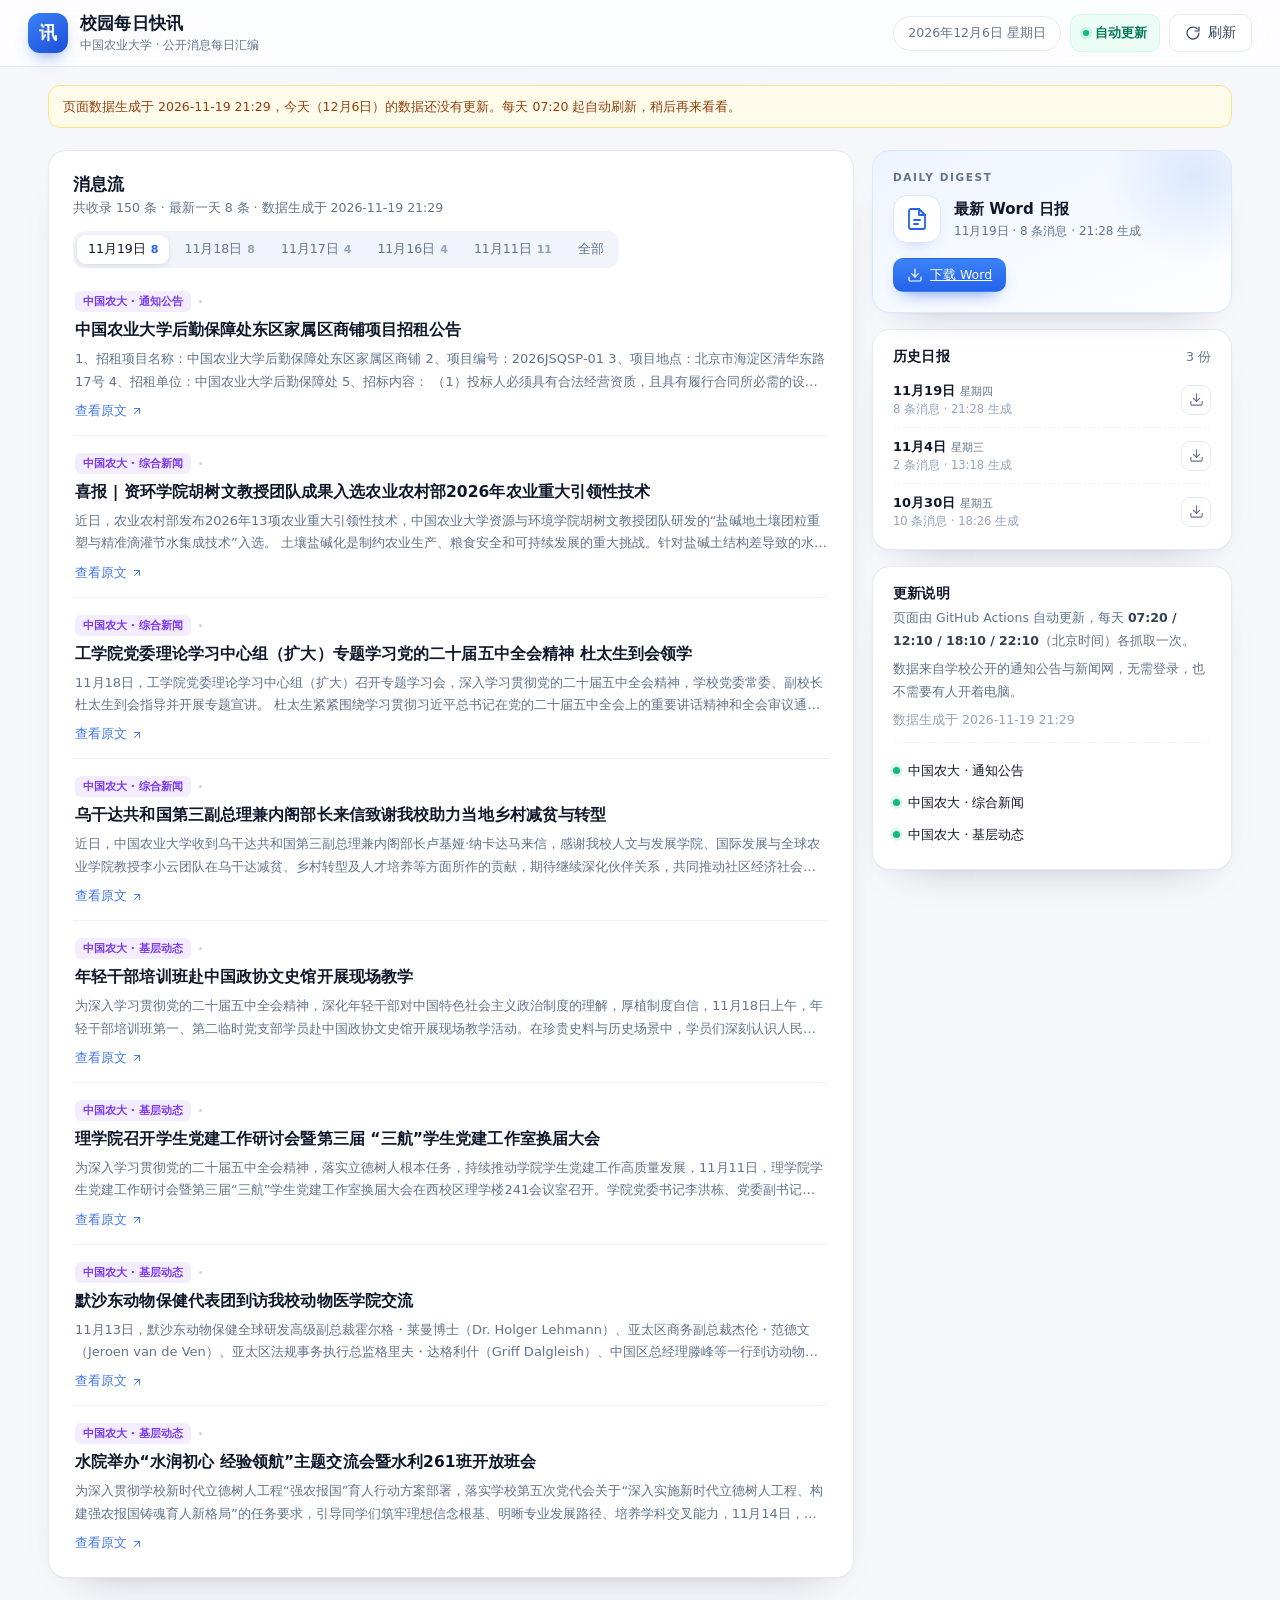
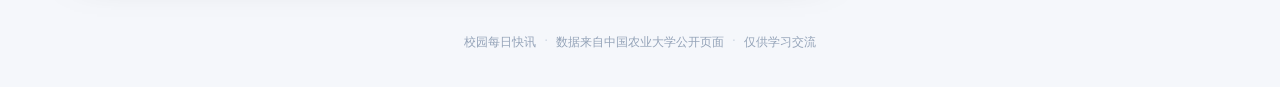
==== docs/index.html @ 3226e700 "校园每日快讯" ====
<!doctype html>
<html lang="zh-CN">
<head>
  <meta charset="utf-8" />
  <meta name="viewport" content="width=device-width, initial-scale=1" />
  <title>校园每日快讯 · 中国农业大学</title>
  <meta name="description" content="中国农业大学公开通知与新闻的每日汇编，自动生成 Word 日报。" />
  <link rel="stylesheet" href="style.css" />
</head>
<body>
  <header class="topbar">
    <div class="brand">
      <div class="logo">讯</div>
      <div class="brand-text">
        <h1>校园每日快讯</h1>
        <p>中国农业大学 · 公开消息每日汇编</p>
      </div>
    </div>
    <div class="actions">
      <div class="today" id="todayPill">—</div>
      <span class="live-badge"><i></i>自动更新</span>
      <button class="btn ghost" id="btnRefresh" type="button" title="重新加载页面">
        <svg viewBox="0 0 24 24" fill="none" stroke="currentColor" stroke-width="1.8" stroke-linecap="round" stroke-linejoin="round"><path d="M21 12a9 9 0 1 1-2.64-6.36"/><path d="M21 3v6h-6"/></svg>
        刷新
      </button>
    </div>
  </header>

  <div class="stale" id="staleBar" hidden><span></span></div>

  <main class="layout">
    <section class="card feed">
      <div class="feed-head">
        <div class="feed-title">
          <h2>消息流</h2>
          <p class="muted small" id="feedMeta">正在加载…</p>
        </div>
        <nav class="chips" id="dayChips"></nav>
      </div>
      <div id="newsList" class="news-list">
        <div class="empty"><div class="spinner"></div>正在加载…</div>
      </div>
    </section>

    <aside class="side">
      <section class="card digest-card" id="digestCard"></section>

      <section class="card">
        <div class="card-head">
          <h3>历史日报</h3>
          <span class="muted small" id="docCount"></span>
        </div>
        <div class="history" id="historyList"></div>
      </section>

      <section class="card">
        <div class="card-head">
          <h3>更新说明</h3>
        </div>
        <div class="note">
          <p>页面由 GitHub Actions 自动更新，每天 <strong>07:20 / 12:10 / 18:10 / 22:10</strong>（北京时间）各抓取一次。</p>
          <p>数据来自学校公开的通知公告与新闻网，无需登录，也不需要有人开着电脑。</p>
          <p class="muted">数据生成于 <span id="updatedAt">—</span></p>
        </div>
        <div class="sources" id="sourceList"></div>
      </section>
    </aside>
  </main>

  <footer class="site-foot">
    <span>校园每日快讯</span><span class="sep">·</span>
    <span>数据来自中国农业大学公开页面</span><span class="sep">·</span>
    <span>仅供学习交流</span>
  </footer>

  <script src="data.js"></script>
  <script src="app.js"></script>
</body>
</html>
---- docs/style.css ----
:root {
  --bg: #f5f7fb;
  --card: #ffffff;
  --ink: #0f172a;
  --muted: #64748b;
  --soft: #94a3b8;
  --line: #e6eaf2;
  --accent: #2563eb;
  --accent-deep: #1d4ed8;
  --accent-soft: #eef4ff;
  --radius: 18px;
  --shadow: 0 1px 2px rgba(15, 23, 42, 0.03), 0 20px 44px -34px rgba(15, 23, 42, 0.4);
}

* { box-sizing: border-box; }

html, body { margin: 0; }

body {
  font-family: -apple-system, BlinkMacSystemFont, "PingFang SC", "Hiragino Sans GB",
    "Microsoft YaHei", "Segoe UI", system-ui, sans-serif;
  color: var(--ink);
  background:
    radial-gradient(1100px 460px at 50% -180px, #e6efff 0%, rgba(230, 239, 255, 0) 65%),
    var(--bg);
  min-height: 100vh;
  -webkit-font-smoothing: antialiased;
}

h1, h2, h3, p { margin: 0; }
a { color: inherit; }
button { font-family: inherit; }
::selection { background: #dbeafe; }

::-webkit-scrollbar { width: 10px; height: 10px; }
::-webkit-scrollbar-thumb { background: #d7dfec; border-radius: 8px; border: 2px solid transparent; background-clip: padding-box; }

:focus-visible { outline: 2px solid rgba(37, 99, 235, 0.55); outline-offset: 2px; }

/* ------------------------------------------------------------ 顶栏 */
.topbar {
  position: sticky;
  top: 0;
  z-index: 20;
  display: flex;
  align-items: center;
  justify-content: space-between;
  gap: 18px;
  padding: 12px 28px;
  background: rgba(255, 255, 255, 0.78);
  backdrop-filter: saturate(180%) blur(16px);
  -webkit-backdrop-filter: saturate(180%) blur(16px);
  border-bottom: 1px solid rgba(226, 232, 240, 0.9);
}

.brand { display: flex; align-items: center; gap: 12px; min-width: 0; }

.logo {
  width: 40px;
  height: 40px;
  border-radius: 12px;
  display: grid;
  place-items: center;
  color: #fff;
  font-size: 18px;
  font-weight: 700;
  background: linear-gradient(145deg, #3b82f6, #1d4ed8);
  box-shadow: 0 8px 18px -8px rgba(37, 99, 235, 0.8);
  flex: none;
}

.brand-text h1 { font-size: 17px; font-weight: 700; letter-spacing: 0.2px; }
.brand-text p { font-size: 12px; color: var(--muted); margin-top: 2px; }

.actions { display: flex; align-items: center; gap: 9px; }

.today {
  font-size: 12.5px;
  color: var(--muted);
  background: #fff;
  border: 1px solid var(--line);
  padding: 8px 14px;
  border-radius: 999px;
  white-space: nowrap;
}

.btn {
  display: inline-flex;
  align-items: center;
  justify-content: center;
  gap: 7px;
  height: 38px;
  padding: 0 15px;
  border-radius: 10px;
  border: 1px solid transparent;
  font-size: 13.5px;
  font-weight: 500;
  cursor: pointer;
  white-space: nowrap;
  transition: transform 0.16s ease, box-shadow 0.16s ease, background 0.16s ease,
    border-color 0.16s ease, color 0.16s ease;
}
.btn svg { width: 16px; height: 16px; flex: none; }
.btn:disabled { opacity: 0.6; cursor: default; transform: none !important; }

.btn.primary {
  color: #fff;
  background: linear-gradient(180deg, #3b82f6, #2563eb);
  box-shadow: 0 8px 18px -10px rgba(37, 99, 235, 0.9);
}
.btn.primary:hover:not(:disabled) { transform: translateY(-1px); box-shadow: 0 12px 22px -10px rgba(37, 99, 235, 0.9); }

.btn.ghost {
  background: #fff;
  border-color: var(--line);
  color: #334155;
}
.btn.ghost:hover:not(:disabled) { border-color: #bfd3fb; color: var(--accent-deep); background: #f8fbff; }

.btn.icon { width: 38px; padding: 0; background: #fff; border-color: var(--line); color: #475569; }
.btn.icon:hover:not(:disabled) { color: var(--accent); border-color: #bfd3fb; }
.btn.icon svg { width: 17px; height: 17px; }

/* ------------------------------------------------------------ 布局 */
.layout {
  max-width: 1240px;
  margin: 0 auto;
  padding: 22px 28px 56px;
  display: grid;
  grid-template-columns: minmax(0, 1fr) 360px;
  gap: 18px;
  align-items: start;
}

.card {
  background: var(--card);
  border: 1px solid var(--line);
  border-radius: var(--radius);
  box-shadow: var(--shadow);
}

.side { display: flex; flex-direction: column; gap: 16px; min-width: 0; }

/* ------------------------------------------------------------ 消息流 */
.feed { padding: 22px 24px 10px; min-height: 460px; }

.feed-head {
  display: flex;
  align-items: flex-start;
  justify-content: space-between;
  gap: 14px;
  flex-wrap: wrap;
}
.feed-title h2 { font-size: 17px; font-weight: 700; letter-spacing: 0.2px; }
.feed-title .small { margin-top: 4px; }

.muted { color: var(--muted); }
.small { font-size: 12.5px; }

.chips {
  display: flex;
  gap: 4px;
  flex-wrap: wrap;
  background: #f1f4fa;
  padding: 4px;
  border-radius: 12px;
}
.chip {
  border: 0;
  background: transparent;
  color: var(--muted);
  font-size: 12.5px;
  padding: 6px 11px;
  border-radius: 9px;
  cursor: pointer;
  transition: background 0.15s ease, color 0.15s ease, box-shadow 0.15s ease;
  display: inline-flex;
  align-items: center;
  gap: 5px;
}
.chip b { font-weight: 600; font-size: 11px; color: var(--soft); }
.chip:hover { color: var(--ink); }
.chip.active { background: #fff; color: var(--ink); box-shadow: 0 2px 8px -3px rgba(15, 23, 42, 0.22); }
.chip.active b { color: var(--accent); }

.news-list { margin-top: 6px; }

.news {
  padding: 17px 2px 15px;
  border-bottom: 1px solid #f0f3f9;
  animation: fade-in 0.25s ease both;
}
.news:last-child { border-bottom: 0; }

.news-top { display: flex; align-items: center; gap: 8px; font-size: 12px; margin-bottom: 6px; }
.tag {
  padding: 3px 8px;
  border-radius: 6px;
  font-size: 11px;
  font-weight: 600;
  background: #eef4ff;
  color: #2563eb;
  max-width: 220px;
  overflow: hidden;
  text-overflow: ellipsis;
  white-space: nowrap;
}
.tag.b { background: #e8f8f1; color: #0f9d6a; }
.tag.c { background: #fff4e8; color: #b45309; }
.tag.d { background: #f4ecff; color: #7c3aed; }
.dot { width: 3px; height: 3px; border-radius: 50%; background: #cbd5e1; flex: none; }
.news time { color: #94a3b8; font-variant-numeric: tabular-nums; }

.news h3 {
  font-size: 15.5px;
  line-height: 1.55;
  font-weight: 600;
  letter-spacing: 0.1px;
}
.news h3 a { text-decoration: none; }
.news h3 a:hover { color: var(--accent); }

.summary {
  margin-top: 6px;
  font-size: 13px;
  line-height: 1.72;
  color: var(--muted);
  display: -webkit-box;
  -webkit-line-clamp: 2;
  -webkit-box-orient: vertical;
  overflow: hidden;
}

.news-foot { margin-top: 7px; }
.news-foot a {
  display: inline-flex;
  align-items: center;
  gap: 4px;
  font-size: 12.5px;
  color: var(--accent);
  text-decoration: none;
  opacity: 0.85;
}
.news-foot a:hover { opacity: 1; text-decoration: underline; }
.news-foot svg { width: 12px; height: 12px; }

/* ------------------------------------------------------------ 右侧卡片 */
.card-head {
  display: flex;
  align-items: center;
  justify-content: space-between;
  gap: 10px;
}
.card-head h3 { font-size: 14px; font-weight: 700; letter-spacing: 0.2px; }

.side .card:not(.digest-card) { padding: 18px 20px; }

.link-btn {
  border: 0;
  background: transparent;
  color: var(--accent);
  font-size: 12.5px;
  cursor: pointer;
  padding: 2px;
}
.link-btn:hover { text-decoration: underline; }
.link-btn.danger { color: #dc2626; }

/* 今日文档 */
.digest-card {
  position: relative;
  overflow: hidden;
  padding: 20px;
  border-color: #dbe6ff;
  background: linear-gradient(158deg, #eef4ff 0%, #f7faff 58%, #ffffff 100%);
}
.digest-card::after {
  content: "";
  position: absolute;
  right: -54px;
  top: -64px;
  width: 180px;
  height: 180px;
  border-radius: 50%;
  background: radial-gradient(circle at center, rgba(59, 130, 246, 0.14), rgba(59, 130, 246, 0) 70%);
  pointer-events: none;
}

.digest-eyebrow {
  font-size: 10.5px;
  font-weight: 700;
  letter-spacing: 1.6px;
  color: #64748b;
  text-transform: uppercase;
}

.digest-body { display: flex; align-items: center; gap: 13px; margin-top: 12px; position: relative; z-index: 1; }

.doc-icon {
  width: 48px;
  height: 48px;
  border-radius: 14px;
  background: #fff;
  border: 1px solid #dbe6ff;
  display: grid;
  place-items: center;
  color: var(--accent);
  box-shadow: 0 8px 18px -14px rgba(37, 99, 235, 0.7);
  flex: none;
}
.doc-icon svg { width: 24px; height: 24px; }

.digest-title { font-size: 15px; font-weight: 700; line-height: 1.4; }
.digest-meta { font-size: 12px; color: var(--muted); margin-top: 3px; }
.digest-actions { display: flex; gap: 8px; margin-top: 15px; position: relative; z-index: 1; flex-wrap: wrap; }
.digest-actions .btn { height: 34px; padding: 0 13px; font-size: 12.5px; }

/* 历史文档 */
.history { margin-top: 6px; }
.history-row {
  display: flex;
  align-items: center;
  justify-content: space-between;
  gap: 10px;
  padding: 10px 0;
  border-bottom: 1px dashed #eef2f8;
}
.history-row:last-child { border-bottom: 0; padding-bottom: 2px; }
.history-day { font-size: 13px; font-weight: 600; }
.history-sub { font-size: 11.5px; color: var(--soft); margin-top: 2px; }
.mini-btn {
  width: 30px;
  height: 30px;
  border-radius: 9px;
  border: 1px solid var(--line);
  background: #fff;
  color: #64748b;
  display: grid;
  place-items: center;
  cursor: pointer;
  text-decoration: none;
  flex: none;
  transition: color 0.15s ease, border-color 0.15s ease, background 0.15s ease;
}
.mini-btn svg { width: 15px; height: 15px; }
.mini-btn:hover { color: var(--accent); border-color: #bfd3fb; background: #f8fbff; }

/* 数据源 */
.sources { margin-top: 4px; }
.source-row { display: flex; align-items: center; gap: 8px; padding: 7px 0; min-width: 0; }
.source-dot { width: 7px; height: 7px; border-radius: 50%; background: #cbd5e1; flex: none; }
.source-dot.on { background: #10b981; box-shadow: 0 0 0 3px rgba(16, 185, 129, 0.14); }
.source-name { font-size: 13px; white-space: nowrap; overflow: hidden; text-overflow: ellipsis; }
.source-type {
  font-size: 10.5px;
  color: #64748b;
  background: #f1f5f9;
  border-radius: 5px;
  padding: 1px 6px;
  flex: none;
}
.source-type.demo { color: #b45309; background: #fff4e8; }

.schedule {
  margin-top: 12px;
  padding-top: 12px;
  border-top: 1px dashed #eef2f8;
  font-size: 12px;
  color: var(--muted);
  line-height: 1.75;
}
.schedule strong { color: #334155; font-weight: 600; }
.schedule .err { color: #dc2626; }

/* ------------------------------------------------------------ 空状态 / 加载 */
.empty {
  padding: 52px 20px;
  text-align: center;
  color: var(--muted);
  font-size: 13.5px;
  line-height: 1.8;
}
.empty .big { font-size: 15px; color: #334155; font-weight: 600; margin-bottom: 6px; }
.empty .btn { margin-top: 14px; }

.spinner {
  display: inline-block;
  width: 15px;
  height: 15px;
  border: 2px solid #dbe3f0;
  border-top-color: var(--accent);
  border-radius: 50%;
  animation: spin 0.8s linear infinite;
  margin-right: 8px;
  vertical-align: -3px;
}

/* ------------------------------------------------------------ 弹窗 */
.modal {
  position: fixed;
  inset: 0;
  z-index: 60;
  display: grid;
  place-items: center;
  padding: 22px;
  background: rgba(15, 23, 42, 0.42);
  backdrop-filter: blur(4px);
  -webkit-backdrop-filter: blur(4px);
}
.modal[hidden] { display: none !important; }

.modal-card {
  width: min(780px, 100%);
  max-height: 88vh;
  background: #fff;
  border-radius: 20px;
  display: flex;
  flex-direction: column;
  box-shadow: 0 30px 80px -20px rgba(15, 23, 42, 0.5);
  animation: pop 0.18s ease both;
  overflow: hidden;
}

.modal-head {
  padding: 20px 24px 15px;
  display: flex;
  align-items: flex-start;
  justify-content: space-between;
  gap: 16px;
  border-bottom: 1px solid #f1f4fa;
}
.modal-head h3 { font-size: 16px; font-weight: 700; }
.modal-head p { margin-top: 3px; }

.modal-body { padding: 18px 24px 20px; overflow: auto; }
.modal-foot {
  padding: 14px 24px 18px;
  display: flex;
  justify-content: flex-end;
  gap: 10px;
  border-top: 1px solid #f1f4fa;
  background: #fcfdff;
}

.field { display: flex; flex-direction: column; gap: 6px; min-width: 0; }
.field > span { font-size: 12px; color: #475569; font-weight: 500; }
.field input, .field select {
  height: 38px;
  padding: 0 11px;
  border: 1px solid #dfe5ef;
  border-radius: 9px;
  background: #fbfcfe;
  font-size: 13px;
  color: var(--ink);
  font-family: inherit;
  width: 100%;
  transition: border-color 0.15s ease, box-shadow 0.15s ease, background 0.15s ease;
}
.field input:focus, .field select:focus {
  outline: none;
  border-color: #93b4f8;
  background: #fff;
  box-shadow: 0 0 0 3px rgba(37, 99, 235, 0.12);
}
.field input::placeholder { color: #b6c0ce; }
.time-field { max-width: 200px; }

.hint { font-size: 11.5px; color: #94a3b8; line-height: 1.75; margin-top: 8px; }
.hint code { background: #f1f5f9; padding: 1px 5px; border-radius: 4px; font-size: 11px; }

.section-title {
  margin: 22px 0 4px;
  font-size: 12px;
  font-weight: 700;
  color: #334155;
  letter-spacing: 0.4px;
}

.source-editor { display: flex; flex-direction: column; gap: 12px; margin-top: 12px; }

.src-row {
  border: 1px solid #e8edf6;
  border-radius: 14px;
  padding: 14px;
  background: #fbfcfe;
}
.src-row-head { display: flex; align-items: center; gap: 10px; }
.src-row-head .field { flex: 1; }
.src-row-head .field span { display: none; }
.src-row-head input[type="text"] { font-weight: 600; }
.src-type { width: 92px; flex: none; }
.src-toggle { display: inline-flex; align-items: center; gap: 6px; font-size: 12px; color: var(--muted); white-space: nowrap; }
.src-toggle input { accent-color: var(--accent); width: 15px; height: 15px; }

.src-grid {
  display: grid;
  grid-template-columns: repeat(3, minmax(0, 1fr));
  gap: 10px;
  margin-top: 11px;
}
.src-grid .field.full { grid-column: 1 / -1; }
.src-row.demo .src-grid { display: none; }

.add-source { margin-top: 12px; }

/* ------------------------------------------------------------ 提示 */
.toast-wrap {
  position: fixed;
  left: 50%;
  bottom: 26px;
  transform: translateX(-50%);
  z-index: 100;
  display: flex;
  flex-direction: column;
  align-items: center;
  gap: 8px;
  pointer-events: none;
  width: max-content;
  max-width: 90vw;
}
.toast {
  background: #0f172a;
  color: #f8fafc;
  font-size: 13px;
  padding: 11px 18px;
  border-radius: 12px;
  box-shadow: 0 16px 40px -16px rgba(15, 23, 42, 0.7);
  animation: rise 0.22s ease both;
  line-height: 1.5;
}
.toast.error { background: #b91c1c; }
.toast.hide { animation: fade-out 0.25s ease forwards; }

/* ------------------------------------------------------------ 动画 */
@keyframes spin { to { transform: rotate(360deg); } }
@keyframes fade-in { from { opacity: 0; transform: translateY(4px); } to { opacity: 1; transform: none; } }
@keyframes pop { from { opacity: 0; transform: scale(0.98) translateY(6px); } to { opacity: 1; transform: none; } }
@keyframes rise { from { opacity: 0; transform: translateY(8px); } to { opacity: 1; transform: none; } }
@keyframes fade-out { to { opacity: 0; transform: translateY(6px); } }

/* ------------------------------------------------------------ 响应式 */
@media (max-width: 1024px) {
  .layout { grid-template-columns: 1fr; }
  .side { display: grid; grid-template-columns: 1fr 1fr; align-items: start; }
  .digest-card { grid-column: 1 / -1; }
}

@media (max-width: 720px) {
  .topbar { padding: 10px 16px; flex-wrap: wrap; }
  .actions { width: 100%; justify-content: flex-end; }
  .today { display: none; }
  .layout { padding: 16px 14px 40px; }
  .side { grid-template-columns: 1fr; }
  .feed { padding: 18px 16px 6px; }
  .src-grid { grid-template-columns: 1fr 1fr; }
  .brand-text p { display: none; }
}

/* ------------------------------------------------------------ 静态站（GitHub Pages） */
.live-badge {
  display: inline-flex;
  align-items: center;
  gap: 6px;
  height: 38px;
  padding: 0 12px;
  border-radius: 10px;
  border: 1px solid #d1fae5;
  background: #ecfdf5;
  color: #047857;
  font-size: 12.5px;
  font-weight: 600;
  white-space: nowrap;
}
.live-badge i {
  width: 6px;
  height: 6px;
  border-radius: 50%;
  background: #10b981;
  box-shadow: 0 0 0 3px rgba(16, 185, 129, 0.16);
  animation: pulse 2.2s ease-in-out infinite;
}

.stale {
  max-width: 1240px;
  margin: 18px auto 0;
  padding: 0 28px;
  font-size: 12.5px;
}
.stale span {
  display: block;
  padding: 10px 14px;
  border-radius: 12px;
  border: 1px solid #fde68a;
  background: #fffbeb;
  color: #92400e;
  line-height: 1.7;
}

.note {
  margin-top: 4px;
  font-size: 12.5px;
  color: var(--muted);
  line-height: 1.8;
}
.note p { margin: 0 0 6px; }
.note strong { color: #334155; font-weight: 600; }
.note .muted { color: var(--soft); }
.note + .sources {
  margin-top: 10px;
  padding-top: 12px;
  border-top: 1px dashed #eef2f8;
}

.site-foot {
  max-width: 1240px;
  margin: 0 auto 36px;
  padding: 0 28px;
  display: flex;
  justify-content: center;
  flex-wrap: wrap;
  gap: 8px;
  color: var(--soft);
  font-size: 12px;
}
.site-foot .sep { color: #cbd5e1; }

@keyframes pulse {
  0%, 100% { opacity: 1; }
  50% { opacity: 0.35; }
}

@media (max-width: 720px) {
  .stale { margin-top: 14px; padding: 0 16px; }
  .site-foot { padding: 0 16px; margin-bottom: 28px; }
  .live-badge { height: 34px; font-size: 11.5px; }
  .actions { gap: 7px; }
}
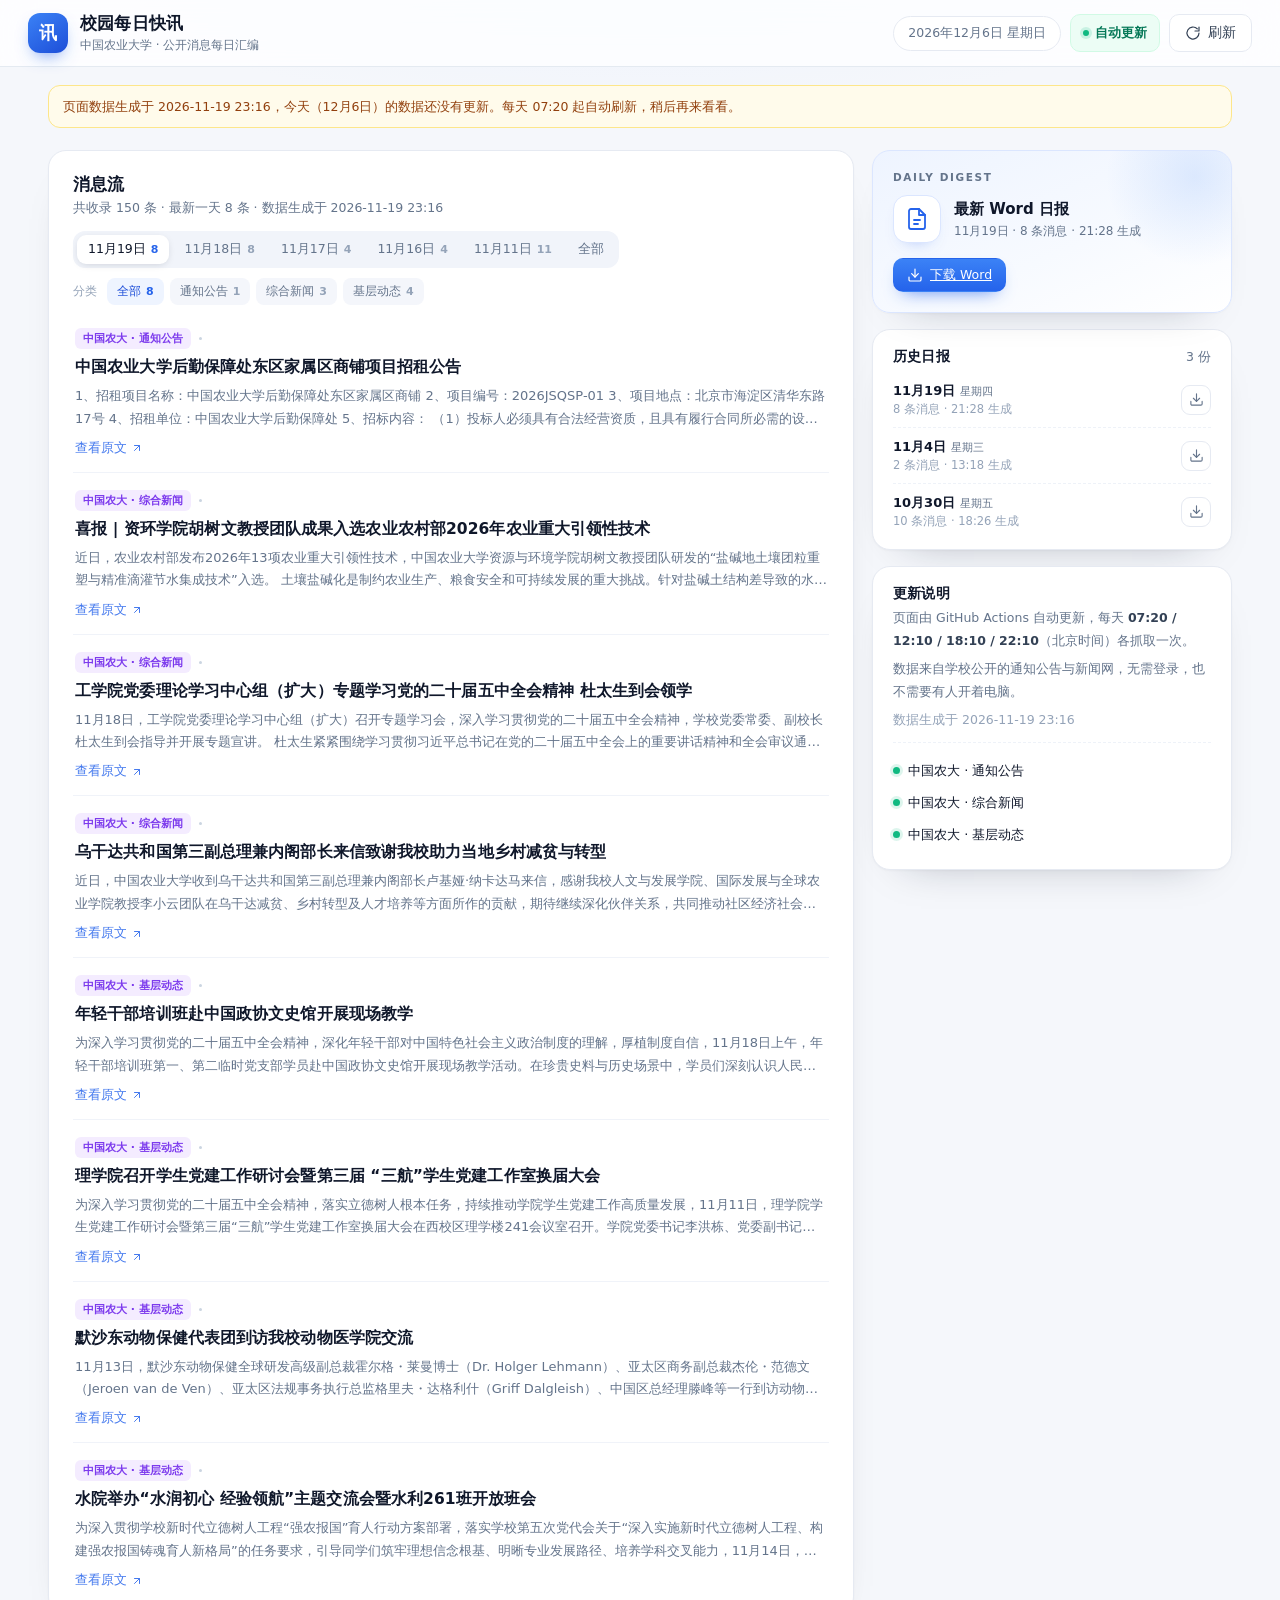
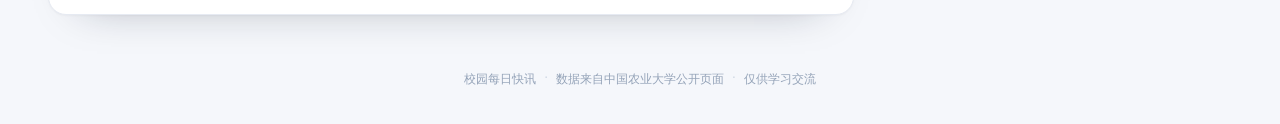
==== commit 6021cc44: "加分类筛选，更新截图与部署说明" ====
--- a/docs/index.html
+++ b/docs/index.html
@@ -36,6 +36,10 @@
           <p class="muted small" id="feedMeta">正在加载…</p>
         </div>
         <nav class="chips" id="dayChips"></nav>
+      </div>
+      <div class="filters">
+        <span class="filter-label">分类</span>
+        <nav class="chips chips-sm" id="catChips"></nav>
       </div>
       <div id="newsList" class="news-list">
         <div class="empty"><div class="spinner"></div>正在加载…</div>
--- a/docs/style.css
+++ b/docs/style.css
@@ -635,3 +635,24 @@
   .live-badge { height: 34px; font-size: 11.5px; }
   .actions { gap: 7px; }
 }
+
+/* ------------------------------------------------------------ 分类筛选 */
+.filters {
+  display: flex;
+  align-items: center;
+  gap: 10px;
+  margin: 10px 0 2px;
+  flex-wrap: wrap;
+}
+.filter-label { font-size: 12px; color: var(--soft); flex: none; }
+
+.chips-sm { background: transparent; padding: 0; gap: 6px; }
+.chips-sm .chip { background: #f4f6fb; padding: 5px 10px; font-size: 12px; border-radius: 8px; }
+.chips-sm .chip:hover { background: #eaeef7; color: var(--ink); }
+.chips-sm .chip.active { background: var(--accent-soft); color: var(--accent-deep); box-shadow: none; }
+.chips-sm .chip b { color: var(--soft); font-weight: 600; }
+.chips-sm .chip.active b { color: var(--accent); }
+
+@media (max-width: 720px) {
+  .filters { margin-top: 8px; }
+}
